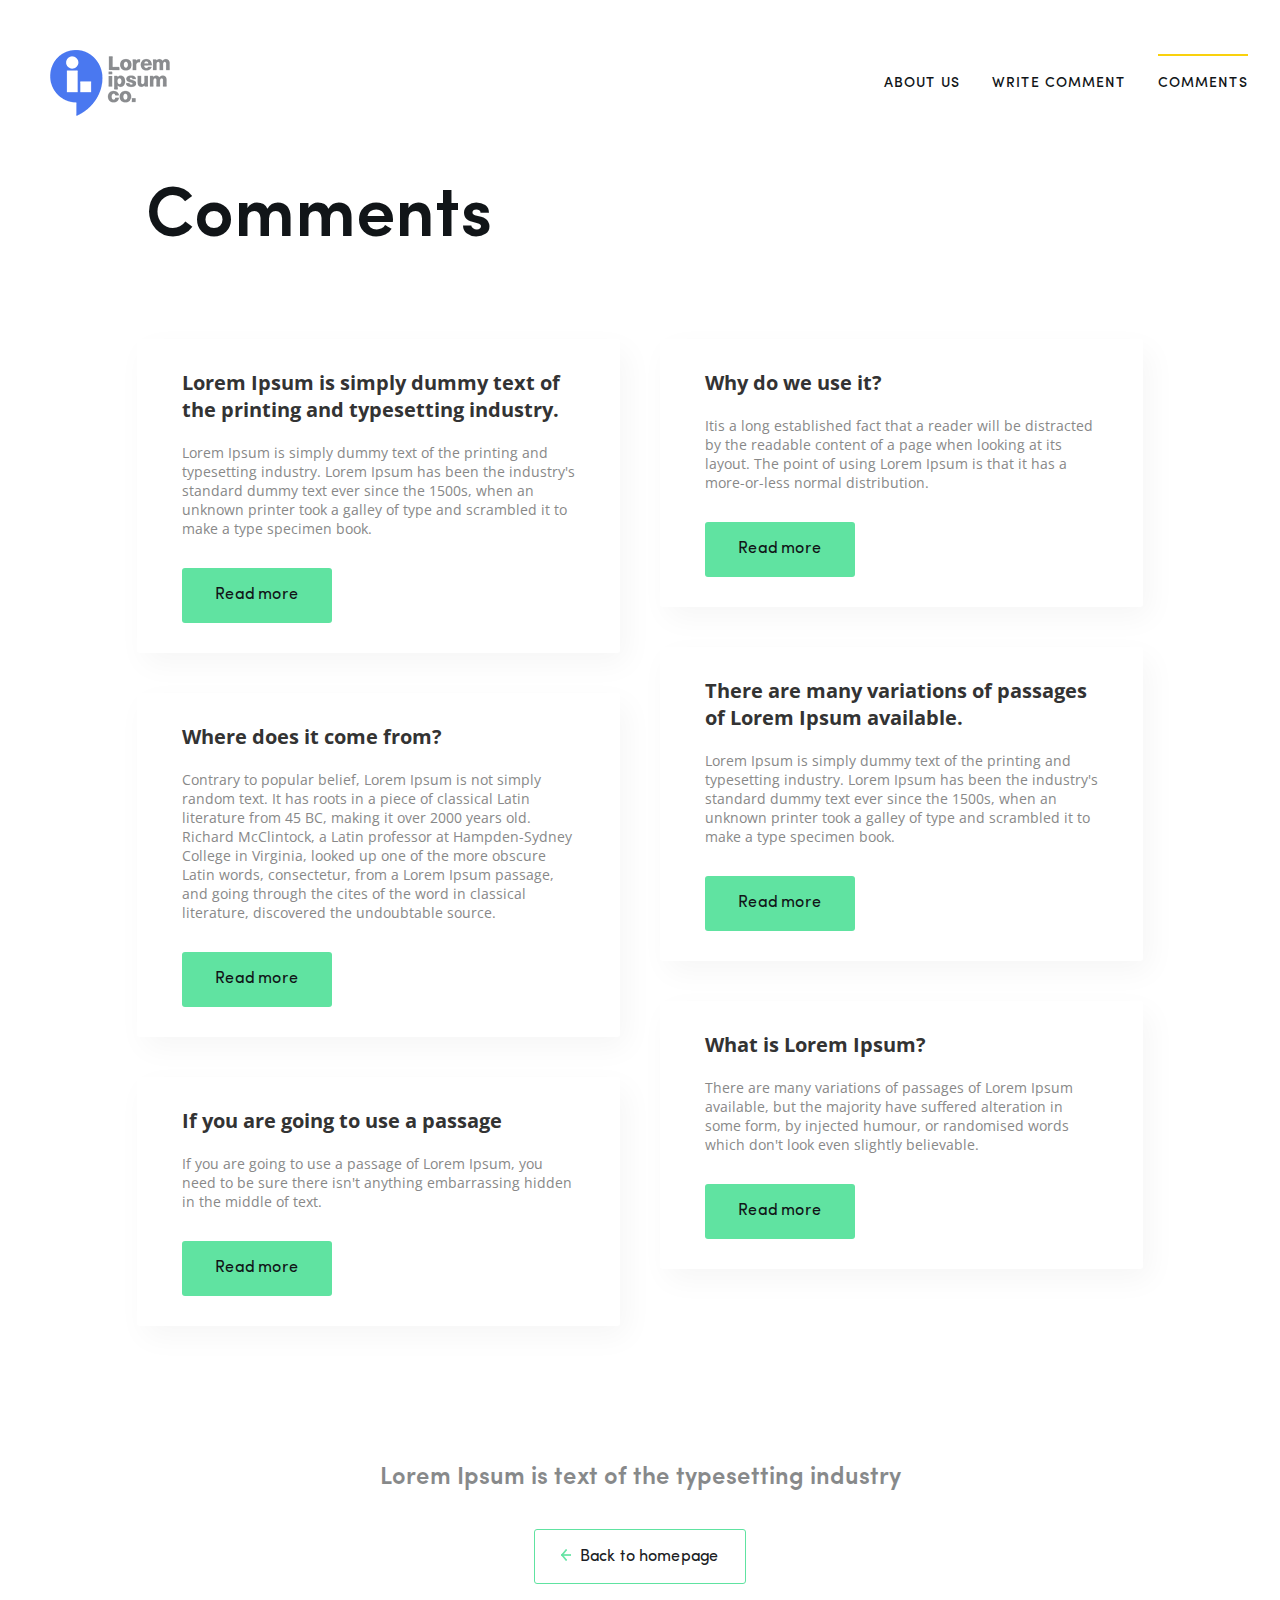
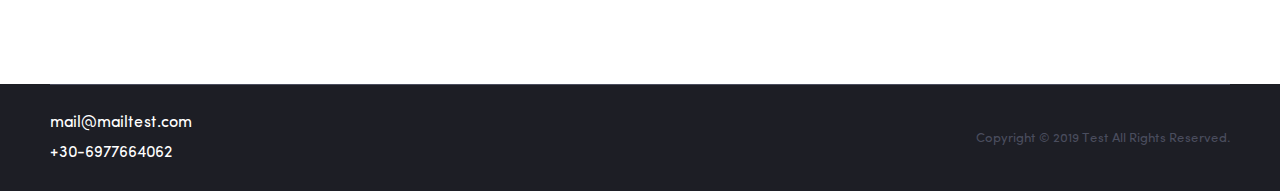
==== comments.html @ 9cfd4455 "Add files via upload" ====
<!DOCTYPE html>
<html lang="en">

<head>
    <meta charset="UTF-8">
    <meta name="viewport" content="width=device-width, initial-scale=1.0">
    <meta http-equiv="X-UA-Compatible" content="ie=edge">
    <title>Lorem</title>
    <!-- fonts css -->
    <link rel="stylesheet" href="css/fonts.css">
    <link href="https://fonts.googleapis.com/css?family=Open+Sans:400,700" rel="stylesheet">
    <!-- css -->
    <link rel="stylesheet" href="css/style.css">
</head>

<body>

    <header class="header">
        <div class="header-logo">
            <a href="index.html">
                <img src="img/logo.png" alt="Логотип">
            </a>
            <button class="nav-btn" id="navBtn">
                <img src="img/menu.png" alt="Menu">
            </button>
            <ul class="header-menu" id="menu">
                <li class="menu-item">
                    <a href="index.html" class="menu-link">about us</a>
                </li>
                <li class="menu-item">
                    <a href="index.html" class="menu-link">Write comment</a>
                </li>
                <li class="menu-item ">
                    <a href="#" class="menu-link active">Comments</a>
                </li>
            </ul>
        </div>
    </header>
    <div class="to-top" id="to-top"></div>
    <main class="main">
        <div class="container">
            <div class="main-text">
                Comments
            </div>
        </div>
    </main>
    <div class="container">
        <section class="comments-cards">
            <div class="cards-left">
                <div class="card">
                    <a class="comment-card-title" href="#">
                        Lorem Ipsum is simply dummy text of the printing and typesetting industry.
                    </a>
                    <p class="comment-card-discr">
                        Lorem Ipsum is simply dummy text of the printing and typesetting industry. Lorem Ipsum has been
                        the
                        industry's standard dummy text ever since the 1500s, when an unknown printer took a galley of
                        type
                        and scrambled it to make a type specimen book.
                    </p>
                    <a href="comment.html" class="comment-btn">Read more</a>
                </div>
                <div class="card">
                    <a class="comment-card-title" href="#">
                        Where does it come from?
                    </a>
                    <p class="comment-card-discr">
                        Contrary to popular belief, Lorem Ipsum is not simply random text. It has roots in a piece of
                        classical Latin literature from 45 BC, making it over 2000 years old. Richard McClintock, a
                        Latin professor at Hampden-Sydney College in Virginia, looked up one of the more obscure Latin
                        words, consectetur, from a Lorem Ipsum passage, and going through the cites of the word in
                        classical literature, discovered the undoubtable source.

                    </p>
                    <a href="comment.html" class="comment-btn">Read more</a>
                </div>
                <div class="card">
                    <a class="comment-card-title" href="#">
                        If you are going to use a passage
                    </a>
                    <p class="comment-card-discr">
                        If you are going to use a passage of Lorem Ipsum, you need to be sure there isn't anything
                        embarrassing hidden in the middle of text.
                    </p>
                    <a href="comment.html" class="comment-btn">Read more</a>
                </div>
            </div>
            <div class="cards-right">
                <div class="card">
                    <a class="comment-card-title" href="#">
                        Why do we use it?
                    </a>
                    <p class="comment-card-discr">
                        Itis a long established fact that a reader will be distracted by the readable content of a page
                        when looking at its layout. The point of using Lorem Ipsum is that it has a more-or-less normal
                        distribution.
                    </p>
                    <a href="comment.html" class="comment-btn">Read more</a>
                </div>
                <div class="card">
                    <a class="comment-card-title" href="#">
                        There are many variations of passages of Lorem Ipsum available.
                    </a>
                    <p class="comment-card-discr">
                        Lorem Ipsum is simply dummy text of the printing and typesetting industry. Lorem Ipsum has been
                        the industry's standard dummy text ever since the 1500s, when an unknown printer took a galley
                        of type and scrambled it to make a type specimen book.
                    </p>
                    <a href="comment.html" class="comment-btn">Read more</a>
                </div>
                <div class="card">
                    <a class="comment-card-title" href="#">
                        What is Lorem Ipsum?
                    </a>
                    <p class="comment-card-discr">
                        There are many variations of passages of Lorem Ipsum available, but the majority have suffered
                        alteration in some form, by injected humour, or randomised words which don't look even slightly
                        believable.
                    </p>
                    <a href="comment.html" class="comment-btn">Read more</a>
                </div>
            </div>
        </section>
        <div class="back-home">
            <h2>Lorem Ipsum is text of the typesetting industry</h2>
            <a href="index.html"> <img src="img/arrow.png" alt="Назад"> Back to homepage</a>
        </div>
    </div>
    <footer class="footer">
        <div class="wrap">
            <div class="contacts">
                <a href="mailto:mail@mailtest.com">mail@mailtest.com</a>
                <a href="tel:+306977664062">+30-6977664062</a>
            </div>
            <div class="copyright">
                Copyright © 2019 Test All Rights Reserved.
            </div>
        </div>
    </footer>
    <script src="js/main.js"></script>
    
</body>

</html>
---- css/fonts.css ----
@font-face {
    font-family: 'Sofia Pro b';
    src: url('../fonts/SofiaProBold.eot');
    src: local('../fonts/Sofia Pro Bold'), local('../fonts/SofiaProBold'),
        url('../fonts/SofiaProBold.eot?#iefix') format('embedded-opentype'),
        url('../fonts/SofiaProBold.woff') format('woff'),
        url('../fonts/SofiaProBold.ttf') format('truetype');
    font-weight: bold;
    font-style: normal;
}

@font-face {
    font-family: 'Sofia Pro r';
    src: url('../fonts/SofiaProRegular.eot');
    src: local('../fonts/Sofia Pro Regular'), local('../fonts/SofiaProRegular'),
        url('../fonts/SofiaProRegular.eot?#iefix') format('embedded-opentype'),
        url('../fonts/SofiaProRegular.woff') format('woff'),
        url('../fonts/SofiaProRegular.ttf') format('truetype');
    font-weight: normal;
    font-style: normal;
}

@font-face {
    font-family: 'Sofia Pro m';
    src: url('../fonts/SofiaProMedium.eot');
    src: local('../fonts/Sofia Pro Medium'), local('../fonts/SofiaProMedium'),
        url('../fonts/SofiaProMedium.eot?#iefix') format('embedded-opentype'),
        url('../fonts/SofiaProMedium.woff') format('woff'),
        url('../fonts/SofiaProMedium.ttf') format('truetype');
    font-weight: 500;
    font-style: normal;
}

@font-face {
    font-family: 'Sofia Pro sb';
    src: url('../fonts/SofiaProSemiBold.eot');
    src: local('../fonts/Sofia Pro Semi Bold'), local('../fonts/SofiaProSemiBold'),
        url('../fonts/SofiaProSemiBold.eot?#iefix') format('embedded-opentype'),
        url('../fonts/SofiaProSemiBold.woff') format('woff'),
        url('../fonts/SofiaProSemiBold.ttf') format('truetype');
    font-weight: 600;
    font-style: normal;
}
---- css/style.css ----
* {
    -webkit-box-sizing: border-box;
    box-sizing: border-box;
    font-family: 'Sofia', cursive;
    font-family: 'Sofia Pro Regular';
    margin: 0;
    padding: 0;
}

.header {
    position: fixed;
    top: 0;
    left: 0;
    right: 0;
    z-index: 1080;
}

.container {
    max-width: 1140px;
    width: 100%;
    margin: 0 auto;
    padding: 0 15px;
}

.header-logo {
    display: -webkit-box;
    display: -ms-flexbox;
    display: flex;
    -webkit-box-pack: justify;
    -ms-flex-pack: justify;
    justify-content: space-between;
    padding: 50px 32px 40px 50px;
    background-color: rgba(255, 255, 255, 1);
}

.header-menu {
    display: -webkit-box;
    display: -ms-flexbox;
    display: flex;
    max-width: 364px;
    width: 100%;
    -webkit-box-pack: justify;
    -ms-flex-pack: justify;
    justify-content: space-between;
    -webkit-box-align: center;
    -ms-flex-align: center;
    align-items: center;
    margin-top: -7px;
}

.menu-item {
    list-style: none;
}

.menu-item a {
    padding: 20px 0;
    margin-top: -20px;
    -webkit-transition: .12s;
    transition: .12s;
}

.menu-item a:hover {
    border-top: 2px solid #f9d10d;
}

.active {
    border-top: 2px solid #f9d10d;
}

.menu-link {
    text-decoration: none;
    color: #111518;
    font-family: "Sofia Pro m";
    font-size: 14px;
    text-transform: uppercase;
    letter-spacing: 0.98px;
}

.nav-btn {
    width: 35px;
    height: 35px;
    border: none;
    background: none;
    cursor: pointer;
    outline: none;
    display: none;
    padding: 5px;
    border: 2px solid #60e3a1;
    border-radius: 3px;
}

.nav-btn img {
    width: 100%;
}

/* main */

.main-text {
    max-width: 854px;
    color: #111518;
    font-family: "Sofia Pro sb";
    font-size: 70px;
    font-weight: 400;
    line-height: 72px;
    margin-left: 61px;
    padding-bottom: 84px;
}

.main-bg {
    background: grey url(../img/bg.png) no-repeat center;
    background-size: cover;
    height: 470px;
}

.to-top {
    height: 183px;
}

/* features */
.features {
    padding-top: 110px;
}

.cards {
    display: -webkit-box;
    display: -ms-flexbox;
    display: flex;
    -ms-flex-pack: distribute;
    justify-content: space-around;
    margin-left: 25px;
}

.card-icon {
    margin-bottom: 10px;
    max-height: 37px;
    height: 100%;
    display: -webkit-box;
    display: -ms-flexbox;
    display: flex;
    -webkit-box-align: center;
    -ms-flex-align: center;
    align-items: center;
}

.card-title {
    margin-bottom: 24px;
    color: #101417;
    font-family: "Sofia Pro b";
    font-size: 36px;
    font-weight: 700;
}

.card-discr li {
    max-width: 268px;
    color: #101417;
    font-family: "Sofia Pro r";
    font-size: 16px;
    list-style-position: inside;
    margin-bottom: 15px;
}

/* feedback */
.feedback {
    background-color: #1d1e25;
    padding-top: 140px;
    padding-bottom: 145px;
}

.comments {
    height: 94px;
}

.flex-block {
    display: -webkit-box;
    display: -ms-flexbox;
    display: flex;
    -ms-flex-pack: distribute;
    justify-content: space-around;
}

.feedback-title {
    max-width: 234px;
    color: #ffffff;
    font-family: "Sofia Pro r";
    font-size: 55px;
    font-weight: 700;
    line-height: 50px;
    position: relative;
}

.feedback-title::after {
    content: '';
    position: absolute;
    bottom: -43px;
    left: 0;
    display: block;
    width: 70px;
    height: 5px;
    background: url(../img/shape.png) no-repeat center;
}

.feedback-form {
    display: -webkit-box;
    display: -ms-flexbox;
    display: flex;
    -webkit-box-orient: vertical;
    -webkit-box-direction: normal;
    -ms-flex-direction: column;
    flex-direction: column;
    max-width: 612px;
    margin-right: -57px;
    width: 100%;
}

.feedback-form .input-title {
    max-width: 592px;
    width: 100%;
    height: 55px;
    border-radius: 3px;
    border: 1px solid #60e3a1;
    margin-bottom: 15px;
    padding-left: 20px;
    padding-right: 20px;
    color: #60e3a1;
    font-family: "Sofia Pro r";
    font-size: 16px;
    font-weight: 400;
    background-color: #1d1e25;
    outline: none;
}

.feedback-form textarea {
    resize: none;
    max-width: 592px;
    width: 100%;
    height: 150px;
    border-radius: 3px;
    border: 1px solid #60e3a1;
    margin-bottom: 15px;
    color: #60e3a1;
    font-family: "Sofia Pro r";
    font-size: 16px;
    font-weight: 400;
    background-color: #1d1e25;
    outline: none;
    padding: 20px;
}

.feedback-form .btn {
    border: none;
    cursor: pointer;
    max-width: 150px;
    width: 100%;
    height: 55px;
    border-radius: 3px;
    background-color: #60e3a1;
    color: #1d1e25;
    font-family: "Sofia Pro r";
    font-size: 16px;
    font-weight: 400;
    -webkit-transition: .3s;
    transition: .3s;
}

.feedback-form .btn:hover {
    background-color: rgba(96, 227, 161, .8);
}

.feedback img {
    margin-top: auto;
}

/* footer */
.footer {
    padding: 0 50px;
    background-color: #1d1e25;
}

.wrap {
    display: -webkit-box;
    display: -ms-flexbox;
    display: flex;
    -webkit-box-pack: justify;
    -ms-flex-pack: justify;
    justify-content: space-between;
    padding: 30px 0;
    border-top: 1px solid #4a4d5e;
}

.contacts {
    display: -webkit-box;
    display: -ms-flexbox;
    display: flex;
    -webkit-box-orient: vertical;
    -webkit-box-direction: normal;
    -ms-flex-direction: column;
    flex-direction: column;
    max-width: 139px;
    width: 100%;
}

.contacts a {
    color: #ffffff;
    font-family: "Sofia Pro r";
    font-size: 16px;
    font-weight: 400;
    text-decoration: none;
    -webkit-transition: .3s;
    transition: .3s;
}

.contacts a:hover {
    color: rgba(255, 255, 255, .6);
}

.contacts a:first-child {
    margin-bottom: 14px;
}

.copyright {
    color: #4a4d5e;
    font-family: "Sofia Pro r";
    font-size: 13px;
    font-weight: 400;
    display: -webkit-box;
    display: -ms-flexbox;
    display: flex;
    -webkit-box-align: center;
    -ms-flex-align: center;
    align-items: center;
}

/* Comments file */
/* comments-cards */
.comments-cards {
    display: -webkit-box;
    display: -ms-flexbox;
    display: flex;
    -webkit-box-pack: center;
        -ms-flex-pack: center;
            justify-content: center;
    padding-bottom: 100px;
}

.cards-left {
    margin-right: 40px;
}

.card {
    max-width: 483px;
    -webkit-box-shadow: 7px 11px 30px rgba(17, 21, 24, 0.04);
            box-shadow: 7px 11px 30px rgba(17, 21, 24, 0.04);
    border-radius: 3px;
    padding: 30px 45px;
    margin-bottom: 40px;
}

.comment-card-title {
    color: #333333;
    font-family: "Open Sans";
    font-size: 20px;
    font-weight: 700;
    text-decoration: none;
}

.comment-card-discr {
    color: #888888;
    font-family: "Open Sans", sans-serif;
    font-size: 14px;
    font-weight: 400;
    margin-top: 20px;
    margin-bottom: 30px;
}

.comment-btn {
    display: block;
    text-decoration: none;
    max-width: 150px;
    width: 100%;
    height: 55px;
    border-radius: 3px;
    background-color: #60e3a1;
    color: #111518;
    font-family: "Sofia Pro r";
    font-size: 16px;
    font-weight: 400;
    letter-spacing: 0.24px;
    text-align: center;
    line-height: 55px;
    -webkit-transition: .3s;
    transition: .3s;
}

.comment-btn:hover {
    background-color: rgba(96, 227, 161, .8);
}

/* backhome */
.back-home {
    display: -webkit-box;
    display: -ms-flexbox;
    display: flex;
    -webkit-box-orient: vertical;
    -webkit-box-direction: normal;
        -ms-flex-direction: column;
            flex-direction: column;
    -webkit-box-align: center;
        -ms-flex-align: center;
            align-items: center;
    padding-bottom: 100px;
}

.back-home h2 {
    opacity: 0.5;
    color: #111518;
    font-family: "Sofia Pro sb";
    font-size: 24px;
    font-weight: 400;
    text-align: center;
    margin-bottom: 39px;
}

.back-home a {
    display: block;
    max-width: 212px;
    width: 100%;
    height: 55px;
    border-radius: 3px;
    border: 1px solid #60e3a1;
    text-decoration: none;
    color: #1d1e25;
    font-family: "Sofia Pro r";
    font-size: 16px;
    line-height: 55px;
    text-align: center;
}

.back-home a img {
    margin-right: 5px;
    -webkit-transition: .2s;
    transition: .2s;
}

.back-home a:hover img {
    margin-left: -10px;
}

/* comment.html */
.container-post {
    max-width: 765px;
    width: 100%;
    margin: 0 auto;
    padding: 0 15px;
}

.to-comments {
    color: #1d1e25;
    font-family: "Sofia Pro r";
    font-size: 16px;
    font-weight: 400;
}

.to-comments img {
    margin-right: 10px;
}

.post-title {
    margin-top: 56px;
    margin-bottom: 48px;
    color: #101417;
    font-family: "Sofia Pro r";
    font-size: 48px;
    font-weight: 700;
}

.post-discription {
    color: #101417;
    font-family: "Sofia Pro r";
    font-size: 16px;
    font-weight: 400;
    line-height: 28px;
    margin-bottom: 200px;
}

.active-menu {
    display: block;
    padding: 0 50px;
    position: absolute;
    bottom: -191%;
    left: 0;
    -webkit-box-orient: vertical;
    -webkit-box-direction: normal;
        -ms-flex-direction: column;
            flex-direction: column;
    -webkit-box-align: end;
        -ms-flex-align: end;
            align-items: end;
    max-width: 100%;
    width: 100%;
    background-color: white;
    -webkit-transform: translateY(-40%);
            transform: translateY(-40%);
}

/* media quaeries */
/* index.html */
@media screen and (max-width:991px) {
    .header {
        border-bottom: 3px solid #e6e6e6;
    }

    .cards {
        -webkit-box-orient: vertical;
        -webkit-box-direction: normal;
            -ms-flex-direction: column;
                flex-direction: column;
        -webkit-box-align: center;
            -ms-flex-align: center;
                align-items: center;
    }

    .card-icon {
        -webkit-box-pack: center;
            -ms-flex-pack: center;
                justify-content: center;
    }

    .card-title {
        text-align: center;
    }

    .card-discr li {
        max-width: 450px;
    }

    .card-item {
        margin-bottom: 50px;
    }

    .comments {
        height: 44px;
    }

    .feedback-form {
        margin-right: 0;
        padding-left: 50px;
    }

    .main-text {
        margin-right: 61px;
        font-size: 51px;
    }
}

@media screen and (max-width:767px) {
    .flex-block {
        -webkit-box-orient: vertical;
        -webkit-box-direction: normal;
            -ms-flex-direction: column;
                flex-direction: column;
        -webkit-box-align: center;
            -ms-flex-align: center;
                align-items: center;
    }

    .block-title {
        margin-bottom: 70px;
        text-align: center;
    }

    .feedback-title::after {
        display: none;
    }

    .feedback-form {
        padding-left: 0;
        -webkit-box-align: center;
            -ms-flex-align: center;
                align-items: center;
    }

    .feedback-form .btn {
        max-width: 592px;
    }

    .main-text {
        font-size: 44px;
        line-height: 55px;
    }

    .header-menu {
        display: none;
        padding: 0 50px;
        position: absolute;
        bottom: -150%;
        left: 0;
        -webkit-box-orient: vertical;
        -webkit-box-direction: normal;
            -ms-flex-direction: column;
                flex-direction: column;
        -webkit-box-align: end;
            -ms-flex-align: end;
                align-items: end;
        max-width: 100%;
        width: 100%;
        background-color: brown;
        -webkit-transform: translateY(-40%);
                transform: translateY(-40%);
    }

    .nav-btn {
        display: block;
    }

    .header-logo {
        position: relative;
        -webkit-box-align: center;
            -ms-flex-align: center;
                align-items: center;
    }

    .menu-item {
        margin: 40px 0;
    }

    .menu-item a {
        padding: 20px;
        margin-left: -20px;
    }

    .menu-item a:hover {
        border-top: none;
        border-left: 2px solid #f9d10d;
    }

    .active {
        border-top: none;
    }

    .comments-cards {
        -webkit-box-orient: vertical;
        -webkit-box-direction: normal;
            -ms-flex-direction: column;
                flex-direction: column;
    }

    .cards-left {
        margin-right: 0;
    }

    .main-text {
        text-align: center;
        padding-bottom: 45px;
    }

    .cards-left {
        display: -webkit-box;
        display: -ms-flexbox;
        display: flex;
        -webkit-box-orient: vertical;
        -webkit-box-direction: normal;
            -ms-flex-direction: column;
                flex-direction: column;
        -webkit-box-align: center;
            -ms-flex-align: center;
                align-items: center;
    }

    .card {
        text-align: justify;
    }

    .comment-btn {
        margin: 0 auto;
    }

    .cards-right {
        display: -webkit-box;
        display: -ms-flexbox;
        display: flex;
        -webkit-box-orient: vertical;
        -webkit-box-direction: normal;
            -ms-flex-direction: column;
                flex-direction: column;
        -webkit-box-align: center;
            -ms-flex-align: center;
                align-items: center;
    }

    .post-discription {
        margin-bottom: 100px;
    }

    .post-title {
        font-size: 38px;
    }
}

@media screen and (max-width:575px) {
    .main-text {
        font-size: 30px;
        line-height: 40px;
        margin-left: 20px;
        margin-right: 20px;
        padding-bottom: 40px;
    }

    .wrap {
        -webkit-box-orient: vertical;
        -webkit-box-direction: normal;
            -ms-flex-direction: column;
                flex-direction: column;
        -webkit-box-align: center;
            -ms-flex-align: center;
                align-items: center;
    }

    .contacts a:first-child {
        margin-bottom: 0;
    }

    .copyright {
        text-align: center;
    }

    .active-menu {
        bottom: -121%;
    }

    .menu-item {
        margin: 20px 0;
    }

    .menu-item a {
        padding: 10px;
    }

    .post-title {
        font-size: 29px;
        margin-top: 25px;
        margin-bottom: 25px;
    }

    .post-discription {
        margin-bottom: 50px;
    }
}
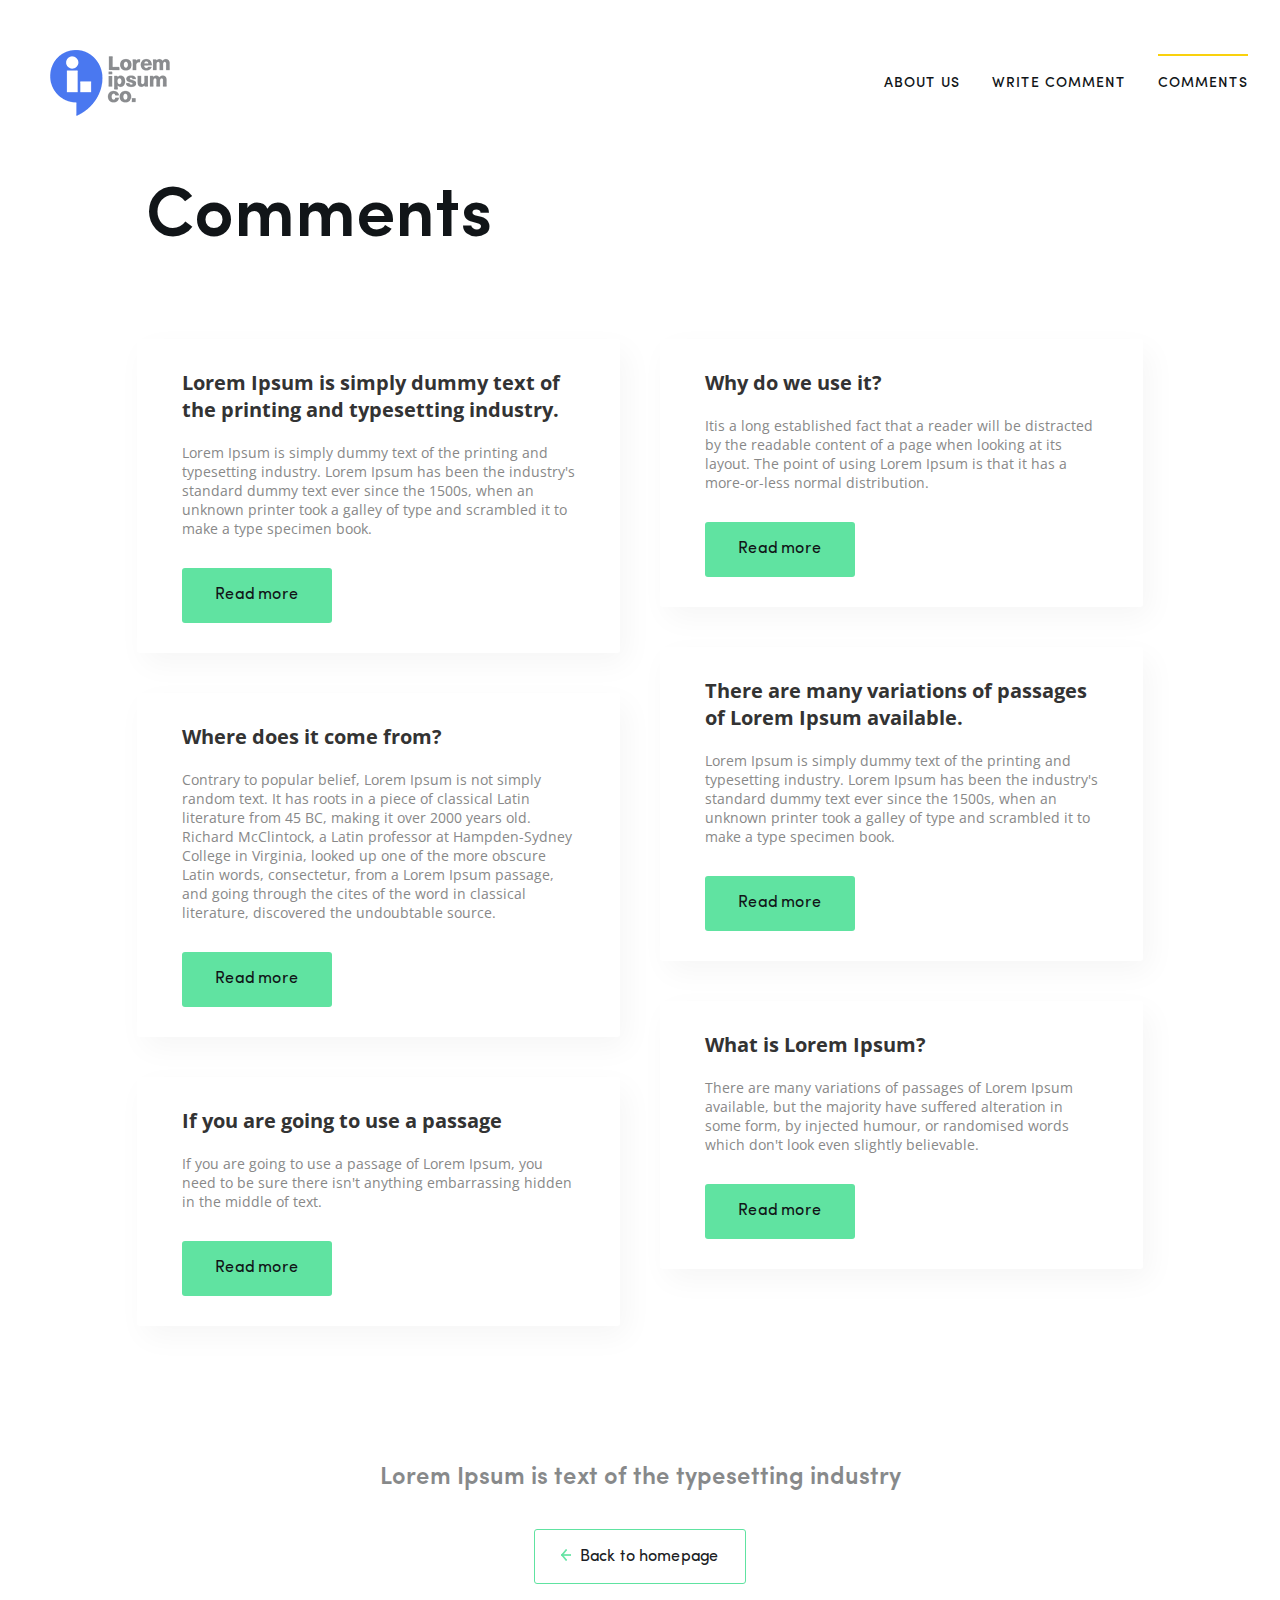
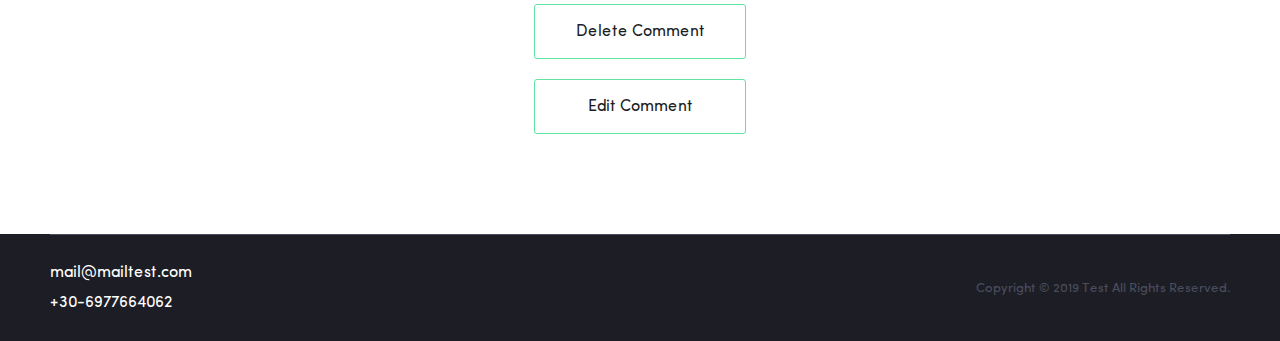
==== commit 90123543: "Add files via upload" ====
--- a/comments.html
+++ b/comments.html
@@ -48,7 +48,7 @@
         <section class="comments-cards">
             <div class="cards-left">
                 <div class="card">
-                    <a class="comment-card-title" href="#">
+                    <a class="comment-card-title" href="comment.html">
                         Lorem Ipsum is simply dummy text of the printing and typesetting industry.
                     </a>
                     <p class="comment-card-discr">
@@ -61,7 +61,7 @@
                     <a href="comment.html" class="comment-btn">Read more</a>
                 </div>
                 <div class="card">
-                    <a class="comment-card-title" href="#">
+                    <a class="comment-card-title" href="comment.html">
                         Where does it come from?
                     </a>
                     <p class="comment-card-discr">
@@ -75,7 +75,7 @@
                     <a href="comment.html" class="comment-btn">Read more</a>
                 </div>
                 <div class="card">
-                    <a class="comment-card-title" href="#">
+                    <a class="comment-card-title" href="comment.html">
                         If you are going to use a passage
                     </a>
                     <p class="comment-card-discr">
@@ -87,7 +87,7 @@
             </div>
             <div class="cards-right">
                 <div class="card">
-                    <a class="comment-card-title" href="#">
+                    <a class="comment-card-title" href="comment.html">
                         Why do we use it?
                     </a>
                     <p class="comment-card-discr">
@@ -98,7 +98,7 @@
                     <a href="comment.html" class="comment-btn">Read more</a>
                 </div>
                 <div class="card">
-                    <a class="comment-card-title" href="#">
+                    <a class="comment-card-title" href="comment.html">
                         There are many variations of passages of Lorem Ipsum available.
                     </a>
                     <p class="comment-card-discr">
@@ -109,7 +109,7 @@
                     <a href="comment.html" class="comment-btn">Read more</a>
                 </div>
                 <div class="card">
-                    <a class="comment-card-title" href="#">
+                    <a class="comment-card-title" href="comment.html">
                         What is Lorem Ipsum?
                     </a>
                     <p class="comment-card-discr">
@@ -124,6 +124,9 @@
         <div class="back-home">
             <h2>Lorem Ipsum is text of the typesetting industry</h2>
             <a href="index.html"> <img src="img/arrow.png" alt="Назад"> Back to homepage</a>
+            <button onclick="inputID()">Delete Comment</button>
+            <button onclick="edit()">Edit Comment</button>
+
         </div>
     </div>
     <footer class="footer">
@@ -138,6 +141,9 @@
         </div>
     </footer>
     <script src="js/main.js"></script>
+    <script src="js/editOnAjax.js"></script>
+    <script src="js/deleteOnAjax.js"></script>
+    <script src="js/showPostsOnAjax.js"></script>
     
 </body>
 
--- a/css/style.css
+++ b/css/style.css
@@ -270,6 +270,19 @@
     margin-top: auto;
 }
 
+.thx {
+    border: 2px solid #60e3a1;
+    border-radius: 5px;
+    max-width: 612px;
+    width: 100%;
+    margin-left: 57px;
+    height: 55px;
+    text-align: center;
+    line-height: 55px;
+    color: white;
+    display: none;
+}
+
 /* footer */
 .footer {
     padding: 0 50px;
@@ -330,6 +343,7 @@
     align-items: center;
 }
 
+
 /* Comments file */
 /* comments-cards */
 .comments-cards {
@@ -337,8 +351,8 @@
     display: -ms-flexbox;
     display: flex;
     -webkit-box-pack: center;
-        -ms-flex-pack: center;
-            justify-content: center;
+    -ms-flex-pack: center;
+    justify-content: center;
     padding-bottom: 100px;
 }
 
@@ -349,7 +363,7 @@
 .card {
     max-width: 483px;
     -webkit-box-shadow: 7px 11px 30px rgba(17, 21, 24, 0.04);
-            box-shadow: 7px 11px 30px rgba(17, 21, 24, 0.04);
+    box-shadow: 7px 11px 30px rgba(17, 21, 24, 0.04);
     border-radius: 3px;
     padding: 30px 45px;
     margin-bottom: 40px;
@@ -402,11 +416,11 @@
     display: flex;
     -webkit-box-orient: vertical;
     -webkit-box-direction: normal;
-        -ms-flex-direction: column;
-            flex-direction: column;
+    -ms-flex-direction: column;
+    flex-direction: column;
     -webkit-box-align: center;
-        -ms-flex-align: center;
-            align-items: center;
+    -ms-flex-align: center;
+    align-items: center;
     padding-bottom: 100px;
 }
 
@@ -433,6 +447,24 @@
     font-size: 16px;
     line-height: 55px;
     text-align: center;
+}
+
+.back-home button {
+    display: block;
+    max-width: 212px;
+    width: 100%;
+    height: 55px;
+    border-radius: 3px;
+    border: 1px solid #60e3a1;
+    text-decoration: none;
+    color: #1d1e25;
+    font-family: "Sofia Pro r";
+    font-size: 16px;
+    line-height: 55px;
+    text-align: center;
+    background: none;
+    cursor: pointer;
+    margin-top: 20px;
 }
 
 .back-home a img {
@@ -490,16 +522,16 @@
     left: 0;
     -webkit-box-orient: vertical;
     -webkit-box-direction: normal;
-        -ms-flex-direction: column;
-            flex-direction: column;
+    -ms-flex-direction: column;
+    flex-direction: column;
     -webkit-box-align: end;
-        -ms-flex-align: end;
-            align-items: end;
+    -ms-flex-align: end;
+    align-items: end;
     max-width: 100%;
     width: 100%;
     background-color: white;
     -webkit-transform: translateY(-40%);
-            transform: translateY(-40%);
+    transform: translateY(-40%);
 }
 
 /* media quaeries */
@@ -512,17 +544,17 @@
     .cards {
         -webkit-box-orient: vertical;
         -webkit-box-direction: normal;
-            -ms-flex-direction: column;
-                flex-direction: column;
+        -ms-flex-direction: column;
+        flex-direction: column;
         -webkit-box-align: center;
-            -ms-flex-align: center;
-                align-items: center;
+        -ms-flex-align: center;
+        align-items: center;
     }
 
     .card-icon {
         -webkit-box-pack: center;
-            -ms-flex-pack: center;
-                justify-content: center;
+        -ms-flex-pack: center;
+        justify-content: center;
     }
 
     .card-title {
@@ -556,11 +588,11 @@
     .flex-block {
         -webkit-box-orient: vertical;
         -webkit-box-direction: normal;
-            -ms-flex-direction: column;
-                flex-direction: column;
+        -ms-flex-direction: column;
+        flex-direction: column;
         -webkit-box-align: center;
-            -ms-flex-align: center;
-                align-items: center;
+        -ms-flex-align: center;
+        align-items: center;
     }
 
     .block-title {
@@ -575,8 +607,8 @@
     .feedback-form {
         padding-left: 0;
         -webkit-box-align: center;
-            -ms-flex-align: center;
-                align-items: center;
+        -ms-flex-align: center;
+        align-items: center;
     }
 
     .feedback-form .btn {
@@ -596,16 +628,16 @@
         left: 0;
         -webkit-box-orient: vertical;
         -webkit-box-direction: normal;
-            -ms-flex-direction: column;
-                flex-direction: column;
+        -ms-flex-direction: column;
+        flex-direction: column;
         -webkit-box-align: end;
-            -ms-flex-align: end;
-                align-items: end;
+        -ms-flex-align: end;
+        align-items: end;
         max-width: 100%;
         width: 100%;
         background-color: brown;
         -webkit-transform: translateY(-40%);
-                transform: translateY(-40%);
+        transform: translateY(-40%);
     }
 
     .nav-btn {
@@ -615,8 +647,8 @@
     .header-logo {
         position: relative;
         -webkit-box-align: center;
-            -ms-flex-align: center;
-                align-items: center;
+        -ms-flex-align: center;
+        align-items: center;
     }
 
     .menu-item {
@@ -640,8 +672,8 @@
     .comments-cards {
         -webkit-box-orient: vertical;
         -webkit-box-direction: normal;
-            -ms-flex-direction: column;
-                flex-direction: column;
+        -ms-flex-direction: column;
+        flex-direction: column;
     }
 
     .cards-left {
@@ -659,11 +691,11 @@
         display: flex;
         -webkit-box-orient: vertical;
         -webkit-box-direction: normal;
-            -ms-flex-direction: column;
-                flex-direction: column;
+        -ms-flex-direction: column;
+        flex-direction: column;
         -webkit-box-align: center;
-            -ms-flex-align: center;
-                align-items: center;
+        -ms-flex-align: center;
+        align-items: center;
     }
 
     .card {
@@ -680,11 +712,11 @@
         display: flex;
         -webkit-box-orient: vertical;
         -webkit-box-direction: normal;
-            -ms-flex-direction: column;
-                flex-direction: column;
+        -ms-flex-direction: column;
+        flex-direction: column;
         -webkit-box-align: center;
-            -ms-flex-align: center;
-                align-items: center;
+        -ms-flex-align: center;
+        align-items: center;
     }
 
     .post-discription {
@@ -693,6 +725,10 @@
 
     .post-title {
         font-size: 38px;
+    }
+
+    .thx {
+        margin-left: 0;
     }
 }
 
@@ -708,11 +744,11 @@
     .wrap {
         -webkit-box-orient: vertical;
         -webkit-box-direction: normal;
-            -ms-flex-direction: column;
-                flex-direction: column;
+        -ms-flex-direction: column;
+        flex-direction: column;
         -webkit-box-align: center;
-            -ms-flex-align: center;
-                align-items: center;
+        -ms-flex-align: center;
+        align-items: center;
     }
 
     .contacts a:first-child {
